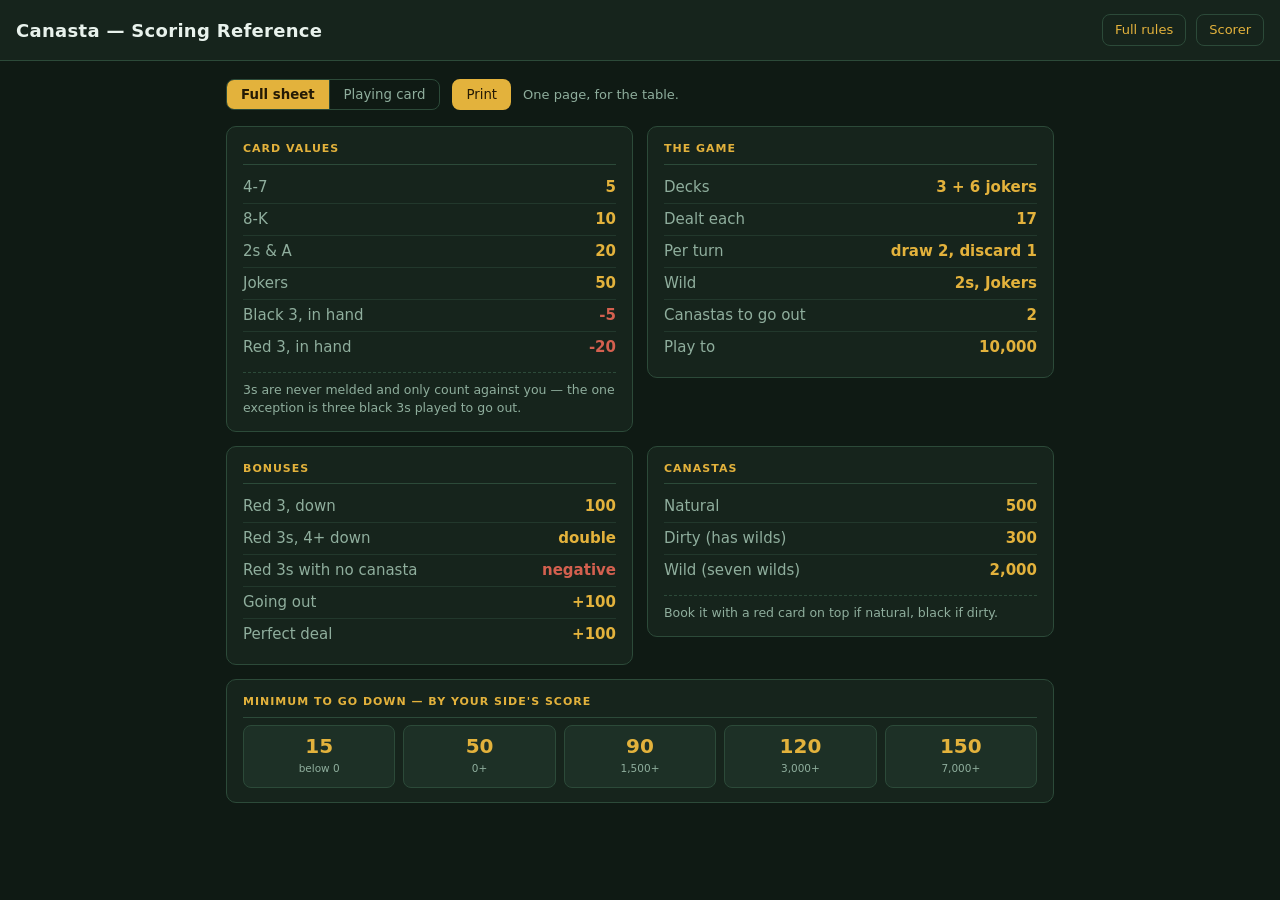
==== reference.html @ eb910c2e "Rework the sheet's screen layout; centre the card Sheet: the auto-fit grid gave three columns for fo" ====
<!doctype html>
<html lang="en">
<head>
<meta charset="utf-8">
<meta name="viewport" content="width=device-width,initial-scale=1">
<title>Canasta Scoring Reference</title>
<style>
  :root{
    --bg:#0f1a14; --panel:#16241c; --panel2:#1d3026; --line:#2c4a39;
    --ink:#e8f2ec; --dim:#8fae9d; --gold:#e3b23c; --red:#d4604f;
  }
  *{box-sizing:border-box}
  body{margin:0;background:var(--bg);color:var(--ink);
    font:15px/1.4 ui-sans-serif,system-ui,-apple-system,"Segoe UI",sans-serif;
    padding-bottom:50px}
  header{background:var(--panel);border-bottom:1px solid var(--line);padding:14px 16px;
    display:flex;align-items:center;gap:10px;flex-wrap:wrap}
  header h1{font-size:18px;margin:0;letter-spacing:.3px}
  header .sp{flex:1}
  header a{color:var(--gold);text-decoration:none;font-size:13px;
    border:1px solid var(--line);border-radius:8px;padding:6px 12px}
  header a:hover{border-color:var(--gold)}
  main{max-width:860px;margin:0 auto;padding:18px 16px}
  .toolbar{display:flex;align-items:center;gap:12px;flex-wrap:wrap;margin:0 0 16px}
  .seg{display:inline-flex;border:1px solid var(--line);border-radius:8px;overflow:hidden}
  .seg button{background:none;border:0;color:var(--dim);padding:7px 14px;
    font:13px/1 inherit;font-family:inherit;cursor:pointer}
  .seg button+button{border-left:1px solid var(--line)}
  .seg button.on{background:var(--gold);color:#241a05;font-weight:600}
  .seg button:not(.on):hover{color:var(--ink)}
  #print{background:var(--gold);color:#241a05;border:0;border-radius:8px;
    padding:8px 14px;font:600 13px/1 inherit;font-family:inherit;cursor:pointer}
  #print:hover{filter:brightness(1.1)}
  .cap{font-style:normal;color:var(--dim);font-size:13px}

  /* One switch drives both the screen and the printout */
  body.v-sheet .cardwrap,
  body.v-card  .sheetwrap{display:none}

  /* ---------- full sheet ---------- */
  /* Two columns on a laptop, so the four blocks pair off instead of leaving
     one stranded. align-items:start keeps a short block short rather than
     stretching it to match its neighbour. */
  .sheet{display:grid;gap:14px;align-items:start;
    grid-template-columns:repeat(auto-fit,minmax(330px,1fr))}
  .blk{background:var(--panel);border:1px solid var(--line);border-radius:10px;
    padding:14px 16px;break-inside:avoid}
  .blk h4{margin:0 0 7px;font-size:11px;text-transform:uppercase;letter-spacing:1px;
    color:var(--gold);font-weight:700;border-bottom:1px solid var(--line);
    padding-bottom:7px}
  .r{display:flex;gap:12px;align-items:baseline;padding:5px 0;font-size:15px}
  .r+.r{border-top:1px solid rgba(44,74,57,.55)}
  .r span{flex:1;color:var(--dim)}
  .r b{font-weight:600;font-variant-numeric:tabular-nums;white-space:nowrap;
    color:var(--gold)}
  .r.neg b{color:var(--red)}
  .wide{grid-column:1/-1}
  .note{font-size:12.5px;color:var(--dim);margin:9px 0 0;line-height:1.45;
    border-top:1px dashed var(--line);padding-top:8px}
  .lad{display:flex;gap:8px;flex-wrap:wrap}
  .lad div{flex:1;min-width:56px;text-align:center;background:var(--panel2);
    border:1px solid var(--line);border-radius:8px;padding:9px 4px}
  .lad div b{display:block;font-size:20px;color:var(--gold);
    font-variant-numeric:tabular-nums;line-height:1.1}
  .lad div span{font-size:10.5px;color:var(--dim)}
  .sheetfoot{display:none;font-size:9pt;color:#555;margin-top:10px}

  /* ---------- playing card: exactly 2.5in x 3.5in, screen and paper ---------- */
  .card{width:2.5in;height:3.5in;background:var(--panel);border:1px solid var(--line);
    border-radius:10pt;padding:7pt 8pt;overflow:hidden;
    font:6pt/1.3 ui-sans-serif,system-ui,-apple-system,"Segoe UI",sans-serif}
  .card h4{font-size:9pt;margin:0 0 3pt;color:var(--gold)}
  .card h4 small{float:right;font-size:5pt;color:var(--dim);font-weight:400;padding-top:3pt}
  .g{margin-top:4pt}
  .g b{display:block;font-size:5pt;text-transform:uppercase;letter-spacing:.6pt;
    color:var(--gold);border-bottom:.5pt solid var(--line);padding-bottom:1pt;
    margin-bottom:2pt;font-weight:700}
  .g p{margin:0 0 1.5pt}
  .g i{font-style:normal;color:var(--dim)}
  .g u{text-decoration:none;font-weight:700}
  .g .neg u{color:var(--red)}

  /* zoom (not transform) so the card still takes up its magnified size in
     layout - that is what lets margin:auto centre it. */
  @media screen{
    .card{zoom:2;margin:0 auto}
  }
  @media screen and (max-width:620px){
    .card{zoom:1.2}
  }

  @media print{
    @page{margin:12mm}
    body{background:#fff;color:#000;padding:0}
    header,.toolbar{display:none}
    main{max-width:none;padding:0}

    .sheet{gap:8px;grid-template-columns:1fr 1fr}
    .blk{background:#fff;border:1px solid #999;border-radius:0;padding:8px 10px}
    .blk h4{color:#000;border-bottom:1px solid #999;padding-bottom:3px}
    .r{padding:2px 0;font-size:10pt}
    .r span,.r b,.r.neg b{color:#000}
    .note{color:#444}
    .lad div{background:none;border:1px solid #999;border-radius:0}
    .lad div b{color:#000;font-size:12pt}
    .lad div span{color:#333}
    .sheetfoot{display:block}

    .card{background:#fff;color:#000;border:.5pt dashed #777;border-radius:0}
    .card h4{color:#000}
    .card h4 small{color:#444}
    .g b{color:#000;border-bottom:.5pt solid #999}
    .g i{color:#444}
    .g .neg u{color:#000}
  }
</style>
</head>
<body>
<header>
  <h1>Canasta &mdash; Scoring Reference</h1>
  <span class="sp"></span>
  <a href="rules.html">Full rules</a>
  <a href="index.html">Scorer</a>
</header>
<main>
  <div class="toolbar">
    <div class="seg">
      <button data-view="sheet">Full sheet</button>
      <button data-view="card">Playing card</button>
    </div>
    <button id="print">Print</button>
    <em class="cap"></em>
  </div>

  <section class="sheetwrap">
    <div class="sheet">
      <div class="blk"><h4>Card values</h4><div id="s-cards"></div>
        <p class="note">3s are never melded and only count against you &mdash; the
        one exception is three black 3s played to go out.</p></div>
      <div class="blk"><h4>The game</h4><div id="s-game"></div></div>
      <div class="blk"><h4>Bonuses</h4><div id="s-bonuses"></div></div>
      <div class="blk"><h4>Canastas</h4><div id="s-canastas"></div>
        <p class="note">Book it with a red card on top if natural, black if dirty.</p></div>
      <div class="blk wide"><h4>Minimum to go down &mdash; by your side's score</h4>
        <div class="lad" id="s-ladder"></div></div>
    </div>
    <p class="sheetfoot">Full rules: hersha.github.io/Canasta/rules.html</p>
  </section>

  <section class="cardwrap">
    <div class="stage">
      <div class="card">
        <h4>Canasta <small>house rules</small></h4>
        <div class="g"><b>Card points</b><div id="c-cards"></div></div>
        <div class="g"><b>Canastas</b><div id="c-canastas"></div></div>
        <div class="g"><b>Bonuses</b><div id="c-bonuses"></div></div>
        <div class="g"><b>Minimum to go down</b><div id="c-ladder"></div></div>
        <div class="g"><b>Game</b><div id="c-game"></div></div>
      </div>
    </div>
  </section>
</main>

<script src="rules.js"></script>
<script>
const el = id => document.getElementById(id);

/* ---------- sheet: label/value rows ---------- */
const rows = (id, data) => el(id).innerHTML = data.map(r =>
  '<div class="r' + (r[2] ? ' neg' : '') + '"><span>' + r[0] +
  '</span><b>' + r[1] + '</b></div>').join('');

rows('s-cards', CARD_VALUES.map(c => [c.short, c.v]).concat([
  ['Black 3, in hand', '-' + SCORE.blackThree, true],
  ['Red 3, in hand',   '-' + SCORE.red3InHand, true]
]));
rows('s-canastas', [
  ['Natural',            money(SCORE.natural)],
  ['Dirty (has wilds)',  money(SCORE.dirty)],
  ['Wild (seven wilds)', money(SCORE.wild)]
]);
rows('s-bonuses', [
  ['Red 3, down',                              SCORE.red3],
  ['Red 3s, ' + SCORE.red3DoubleAt + '+ down', 'double'],
  ['Red 3s with no canasta',                   'negative', true],
  ['Going out',                                '+' + SCORE.goOut],
  ['Perfect deal',                             '+' + SCORE.perfectCut]
]);
rows('s-game', [
  ['Decks',              DEAL.decks + ' + ' + DEAL.jokers + ' jokers'],
  ['Dealt each',         DEAL.hand],
  ['Per turn',           'draw ' + DEAL.draw + ', discard 1'],
  ['Wild',               '2s, Jokers'],
  ['Canastas to go out', DEAL.canastasToGoOut],
  ['Play to',            money(TARGET_DEFAULT)]
]);
el('s-ladder').innerHTML = meldLadder().map(s =>
  '<div><b>' + s.need + '</b><span>' + s.at + '</span></div>').join('');

/* ---------- card: same numbers, run inline to fit 2.5x3.5in ---------- */
const dot = xs => xs.join(' <i>&middot;</i> ');
const v   = (label, val) => label + ' <u>' + val + '</u>';

el('c-cards').innerHTML =
  '<p>' + dot(CARD_VALUES.map(c => v(c.short, c.v))) + '</p>' +
  '<p class="neg">' + dot([v('blk 3', '&minus;' + SCORE.blackThree),
                           v('red 3 in hand', '&minus;' + SCORE.red3InHand)]) +
  ' <i>(never melded)</i></p>';

el('c-canastas').innerHTML = '<p>' + dot([
  v('natural', money(SCORE.natural)),
  v('dirty',   money(SCORE.dirty)),
  v('wild',    money(SCORE.wild))]) + '</p>';

el('c-bonuses').innerHTML =
  '<p>' + dot([v('red 3 down', SCORE.red3),
               v(SCORE.red3DoubleAt + '+ red 3s', 'x2')]) +
  ' <i>&middot; no canasta &rarr; negative</i></p>' +
  '<p>' + dot([v('going out', '+' + SCORE.goOut),
               v('perfect deal', '+' + SCORE.perfectCut)]) + '</p>';

el('c-ladder').innerHTML = '<p>' + dot(meldLadder().map(s => v(s.at, s.need))) + '</p>';

el('c-game').innerHTML =
  '<p>' + dot([v('decks', DEAL.decks + '+' + DEAL.jokers + ' jkr'),
               v('dealt', DEAL.hand),
               v('turn', 'draw ' + DEAL.draw + ', disc 1')]) + '</p>' +
  '<p>' + dot([v('wild', '2s, Jkr'),
               v('to go out', DEAL.canastasToGoOut + ' canastas'),
               v('play to', money(TARGET_DEFAULT))]) + '</p>';

/* The toggle sets a body class that hides the other layout in every medium,
   so Print - and a plain Ctrl+P - gets whatever is on screen. */
const CAPTION = {
  sheet: 'One page, for the table.',
  card:  'Actual size, 2.5 &times; 3.5in. Prints with a dashed cut line — trim it and it sits in the card box.'
};

function show(view){
  document.body.className = 'v-' + view;
  document.querySelectorAll('[data-view]').forEach(b =>
    b.classList.toggle('on', b.dataset.view === view));
  document.querySelector('.cap').innerHTML = CAPTION[view];
  try { localStorage.setItem('canasta.ref', view); } catch (e) {}
}

document.querySelectorAll('[data-view]').forEach(b =>
  b.onclick = () => show(b.dataset.view));
el('print').onclick = () => window.print();

let start = 'sheet';
try { if (localStorage.getItem('canasta.ref') === 'card') start = 'card'; } catch (e) {}
show(start);
</script>
</body>
</html>
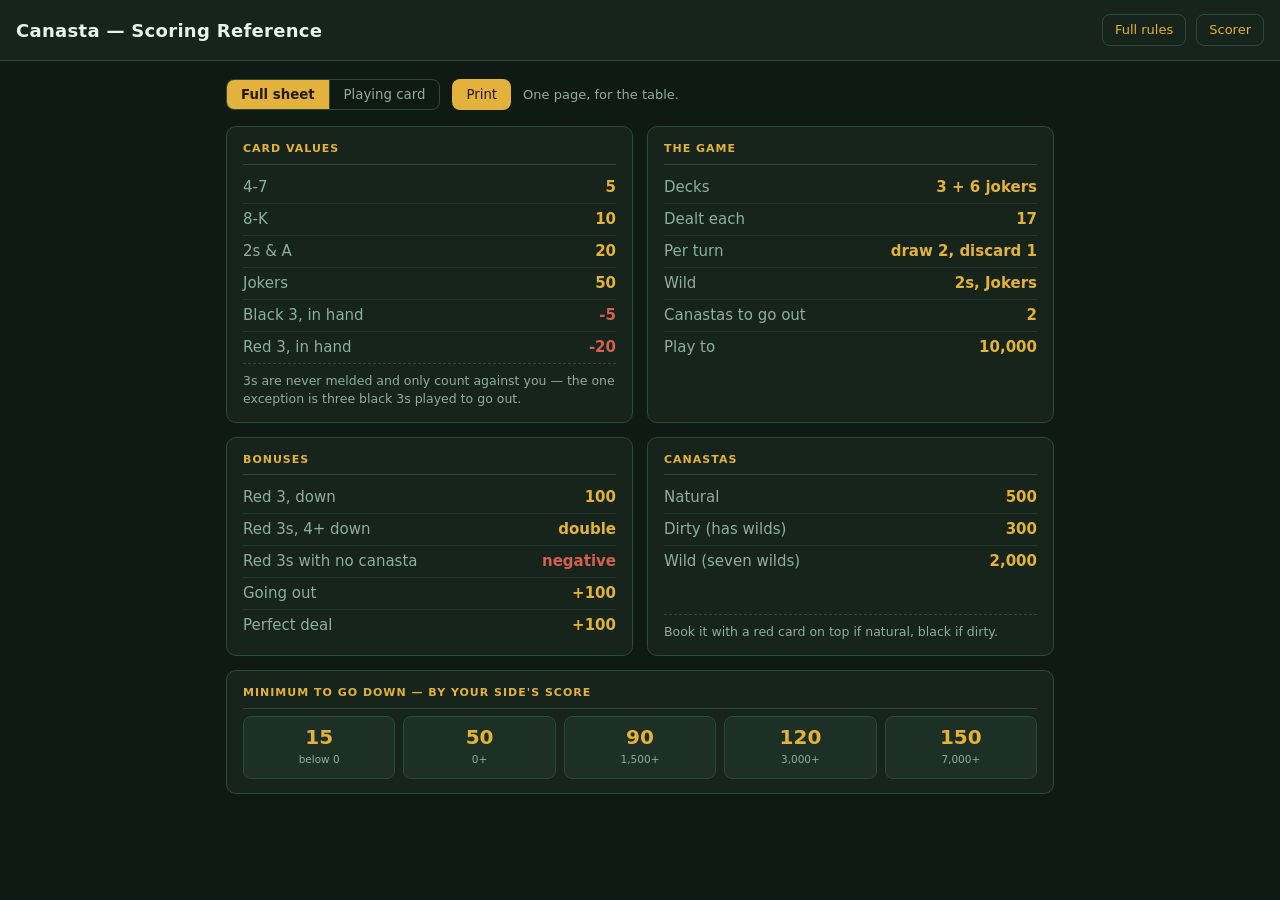
==== commit 8a614de5: "Equal-height sheet blocks; wider print margins - Blocks stretch to a matching height per row again. " ====
--- a/reference.html
+++ b/reference.html
@@ -39,12 +39,12 @@
 
   /* ---------- full sheet ---------- */
   /* Two columns on a laptop, so the four blocks pair off instead of leaving
-     one stranded. align-items:start keeps a short block short rather than
-     stretching it to match its neighbour. */
-  .sheet{display:grid;gap:14px;align-items:start;
+     one stranded, and they stretch to a matching height per row. The pairing
+     in the markup keeps that stretch small. */
+  .sheet{display:grid;gap:14px;
     grid-template-columns:repeat(auto-fit,minmax(330px,1fr))}
   .blk{background:var(--panel);border:1px solid var(--line);border-radius:10px;
-    padding:14px 16px;break-inside:avoid}
+    padding:14px 16px;break-inside:avoid;display:flex;flex-direction:column}
   .blk h4{margin:0 0 7px;font-size:11px;text-transform:uppercase;letter-spacing:1px;
     color:var(--gold);font-weight:700;border-bottom:1px solid var(--line);
     padding-bottom:7px}
@@ -55,8 +55,9 @@
     color:var(--gold)}
   .r.neg b{color:var(--red)}
   .wide{grid-column:1/-1}
-  .note{font-size:12.5px;color:var(--dim);margin:9px 0 0;line-height:1.45;
-    border-top:1px dashed var(--line);padding-top:8px}
+  /* margin-top:auto sits the note on the floor of a stretched block */
+  .note{font-size:12.5px;color:var(--dim);margin:14px 0 0;line-height:1.45;
+    border-top:1px dashed var(--line);padding-top:8px;margin-top:auto}
   .lad{display:flex;gap:8px;flex-wrap:wrap}
   .lad div{flex:1;min-width:56px;text-align:center;background:var(--panel2);
     border:1px solid var(--line);border-radius:8px;padding:9px 4px}
@@ -90,7 +91,7 @@
   }
 
   @media print{
-    @page{margin:12mm}
+    @page{margin:18mm}
     body{background:#fff;color:#000;padding:0}
     header,.toolbar{display:none}
     main{max-width:none;padding:0}
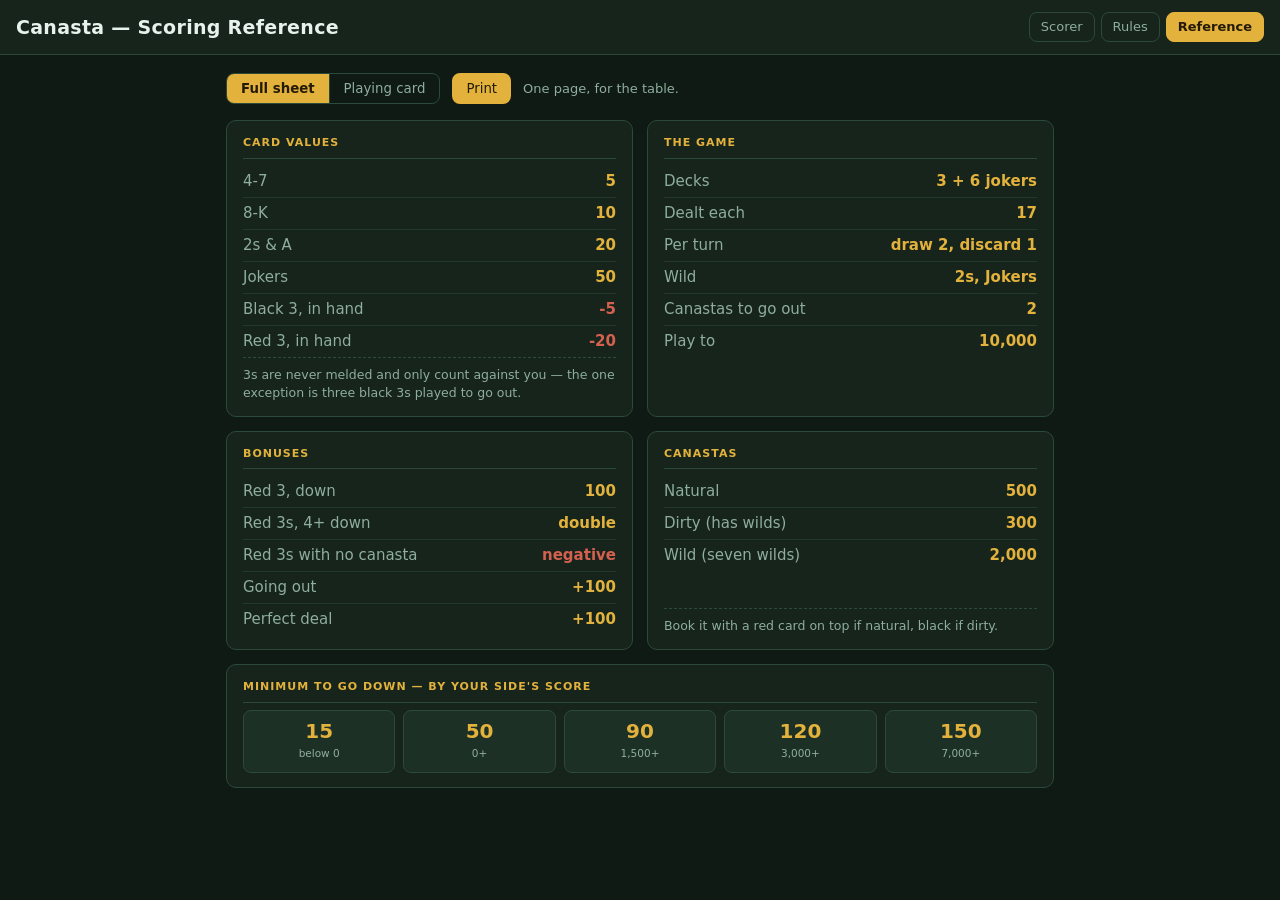
==== commit 2d163436: "One nav on every page, with the current page marked The three headers had different labels, differen" ====
--- a/reference.html
+++ b/reference.html
@@ -4,6 +4,7 @@
 <meta charset="utf-8">
 <meta name="viewport" content="width=device-width,initial-scale=1">
 <title>Canasta Scoring Reference</title>
+<link rel="stylesheet" href="nav.css">
 <style>
   :root{
     --bg:#0f1a14; --panel:#16241c; --panel2:#1d3026; --line:#2c4a39;
@@ -13,13 +14,6 @@
   body{margin:0;background:var(--bg);color:var(--ink);
     font:15px/1.4 ui-sans-serif,system-ui,-apple-system,"Segoe UI",sans-serif;
     padding-bottom:50px}
-  header{background:var(--panel);border-bottom:1px solid var(--line);padding:14px 16px;
-    display:flex;align-items:center;gap:10px;flex-wrap:wrap}
-  header h1{font-size:18px;margin:0;letter-spacing:.3px}
-  header .sp{flex:1}
-  header a{color:var(--gold);text-decoration:none;font-size:13px;
-    border:1px solid var(--line);border-radius:8px;padding:6px 12px}
-  header a:hover{border-color:var(--gold)}
   main{max-width:860px;margin:0 auto;padding:18px 16px}
   .toolbar{display:flex;align-items:center;gap:12px;flex-wrap:wrap;margin:0 0 16px}
   .seg{display:inline-flex;border:1px solid var(--line);border-radius:8px;overflow:hidden}
@@ -93,7 +87,13 @@
   @media print{
     @page{margin:18mm}
     body{background:#fff;color:#000;padding:0}
-    header,.toolbar{display:none}
+    .toolbar{display:none}
+    /* the sheet needs a title; the card carries its own, so drop it there */
+    header{position:static;display:block;background:none;border:0;padding:0;
+      margin:0 0 12pt}
+    header h1{color:#000;font-size:14pt}
+    header .sp,header nav{display:none}
+    body.v-card header{display:none}
     main{max-width:none;padding:0}
 
     .sheet{gap:8px;grid-template-columns:1fr 1fr}
@@ -120,8 +120,11 @@
 <header>
   <h1>Canasta &mdash; Scoring Reference</h1>
   <span class="sp"></span>
-  <a href="rules.html">Full rules</a>
-  <a href="index.html">Scorer</a>
+  <nav>
+    <a href="index.html">Scorer</a>
+    <a href="rules.html">Rules</a>
+    <a href="reference.html" aria-current="page">Reference</a>
+  </nav>
 </header>
 <main>
   <div class="toolbar">
--- a/nav.css
+++ b/nav.css
@@ -0,0 +1,22 @@
+/* Shared page chrome. Each page defines the palette in its own :root and
+   supplies its own <h1>; everything else about the header lives here so the
+   three pages cannot drift apart again. */
+
+header{background:var(--panel);border-bottom:1px solid var(--line);
+  padding:12px 16px;display:flex;align-items:center;gap:10px;flex-wrap:wrap;
+  position:sticky;top:0;z-index:5;
+  font-family:ui-sans-serif,system-ui,-apple-system,"Segoe UI",sans-serif}
+header h1{font-size:19px;margin:0;letter-spacing:.3px;font-family:inherit}
+header .sp{flex:1}
+
+header nav{display:flex;gap:6px;flex-wrap:wrap}
+header nav a{color:var(--dim);text-decoration:none;font-size:13px;
+  border:1px solid var(--line);border-radius:8px;padding:5px 11px;
+  white-space:nowrap}
+header nav a:hover{color:var(--ink);border-color:var(--gold)}
+header nav a[aria-current="page"]{background:var(--gold);color:#241a05;
+  border-color:var(--gold);font-weight:600;cursor:default}
+
+@media print{
+  header nav{display:none}
+}
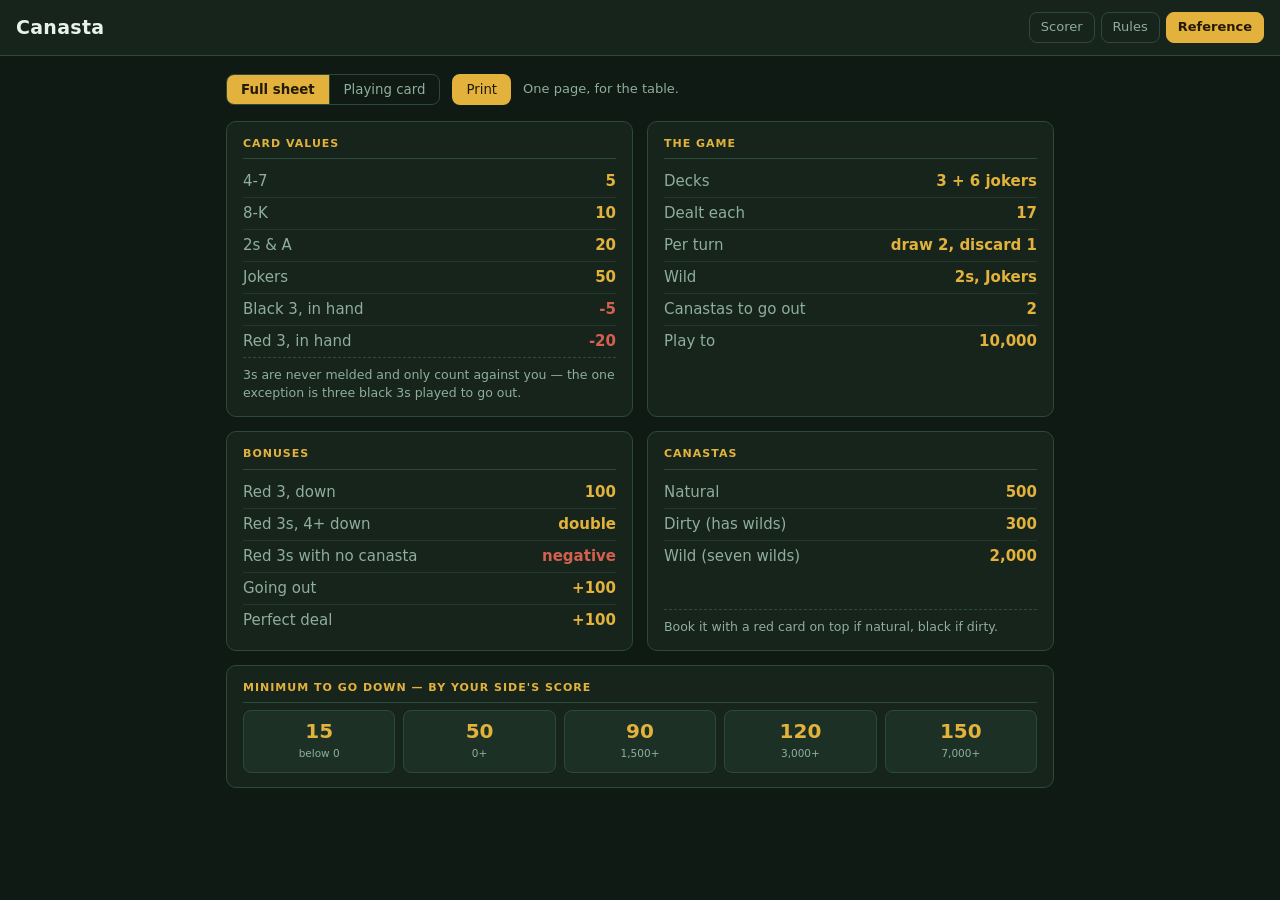
==== commit 40c5fb6e: "Make moving between Scorer, Rules and Reference seamless - One header everywhere: a single row at ev" ====
--- a/reference.html
+++ b/reference.html
@@ -4,6 +4,13 @@
 <meta charset="utf-8">
 <meta name="viewport" content="width=device-width,initial-scale=1">
 <title>Canasta Scoring Reference</title>
+<link rel="icon" href="favicon.svg" type="image/svg+xml">
+<link rel="apple-touch-icon" href="apple-touch-icon.png">
+<meta name="theme-color" content="#16241c">
+<meta name="apple-mobile-web-app-capable" content="yes">
+<meta name="mobile-web-app-capable" content="yes">
+<meta name="apple-mobile-web-app-status-bar-style" content="black">
+<meta name="apple-mobile-web-app-title" content="Canasta">
 <link rel="stylesheet" href="nav.css">
 <style>
   :root{
@@ -36,7 +43,7 @@
      one stranded, and they stretch to a matching height per row. The pairing
      in the markup keeps that stretch small. */
   .sheet{display:grid;gap:14px;
-    grid-template-columns:repeat(auto-fit,minmax(330px,1fr))}
+    grid-template-columns:repeat(auto-fit,minmax(min(330px,100%),1fr))}
   .blk{background:var(--panel);border:1px solid var(--line);border-radius:10px;
     padding:14px 16px;break-inside:avoid;display:flex;flex-direction:column}
   .blk h4{margin:0 0 7px;font-size:11px;text-transform:uppercase;letter-spacing:1px;
@@ -61,19 +68,29 @@
   .sheetfoot{display:none;font-size:9pt;color:#555;margin-top:10px}
 
   /* ---------- playing card: exactly 2.5in x 3.5in, screen and paper ---------- */
+  /* sections spread over the full height: whatever space the content leaves
+     goes between them, so the card never ends in a blank band */
   .card{width:2.5in;height:3.5in;background:var(--panel);border:1px solid var(--line);
-    border-radius:10pt;padding:7pt 8pt;overflow:hidden;
-    font:6pt/1.3 ui-sans-serif,system-ui,-apple-system,"Segoe UI",sans-serif}
-  .card h4{font-size:9pt;margin:0 0 3pt;color:var(--gold)}
-  .card h4 small{float:right;font-size:5pt;color:var(--dim);font-weight:400;padding-top:3pt}
-  .g{margin-top:4pt}
-  .g b{display:block;font-size:5pt;text-transform:uppercase;letter-spacing:.6pt;
+    border-radius:10pt;padding:7pt 8pt 8pt;overflow:hidden;
+    display:flex;flex-direction:column;justify-content:space-between;
+    font:6.8pt/1.3 ui-sans-serif,system-ui,-apple-system,"Segoe UI",sans-serif}
+  .card h4{font-size:10.5pt;margin:0;color:var(--gold);line-height:1}
+  .card h4 small{float:right;font-size:5.5pt;color:var(--dim);font-weight:400;padding-top:3pt}
+  .g b{display:block;font-size:5.5pt;text-transform:uppercase;letter-spacing:.6pt;
     color:var(--gold);border-bottom:.5pt solid var(--line);padding-bottom:1pt;
-    margin-bottom:2pt;font-weight:700}
-  .g p{margin:0 0 1.5pt}
+    margin-bottom:2.5pt;font-weight:700}
+  .g p{margin:0 0 1pt}
+  .g p:last-child{margin-bottom:0}
   .g i{font-style:normal;color:var(--dim)}
   .g u{text-decoration:none;font-weight:700}
   .g .neg u{color:var(--red)}
+  /* the numbers players look up most get tiles, value over label */
+  .tiles{display:flex;gap:2.5pt;margin-bottom:2pt}
+  .tiles:last-child{margin-bottom:0}
+  .tiles div{flex:1;min-width:0;text-align:center;background:var(--panel2);
+    border:.5pt solid var(--line);border-radius:3pt;padding:2pt 1pt 1.5pt}
+  .tiles u{display:block;font-size:10pt;line-height:1.1;color:var(--gold)}
+  .tiles span{display:block;font-size:5.3pt;color:var(--dim);white-space:nowrap}
 
   /* zoom (not transform) so the card still takes up its magnified size in
      layout - that is what lets margin:auto centre it. */
@@ -113,12 +130,15 @@
     .g b{color:#000;border-bottom:.5pt solid #999}
     .g i{color:#444}
     .g .neg u{color:#000}
+    .tiles div{background:none;border:.5pt solid #999}
+    .tiles u{color:#000}
+    .tiles span{color:#444}
   }
 </style>
 </head>
 <body>
 <header>
-  <h1>Canasta &mdash; Scoring Reference</h1>
+  <h1>Canasta<span class="pt"> &mdash; Scoring Reference</span></h1>
   <span class="sp"></span>
   <nav>
     <a href="index.html">Scorer</a>
@@ -205,33 +225,36 @@
 const dot = xs => xs.join(' <i>&middot;</i> ');
 const v   = (label, val) => label + ' <u>' + val + '</u>';
 
+const tiles = xs => '<div class="tiles">' + xs.map(t =>
+  '<div><u>' + t[1] + '</u><span>' + t[0] + '</span></div>').join('') + '</div>';
+
 el('c-cards').innerHTML =
-  '<p>' + dot(CARD_VALUES.map(c => v(c.short, c.v))) + '</p>' +
-  '<p class="neg">' + dot([v('blk 3', '&minus;' + SCORE.blackThree),
+  tiles(CARD_VALUES.map(c => [c.short, c.v])) +
+  '<p class="neg">' + dot([v('black 3', '&minus;' + SCORE.blackThree),
                            v('red 3 in hand', '&minus;' + SCORE.red3InHand)]) +
   ' <i>(never melded)</i></p>';
 
-el('c-canastas').innerHTML = '<p>' + dot([
-  v('natural', money(SCORE.natural)),
-  v('dirty',   money(SCORE.dirty)),
-  v('wild',    money(SCORE.wild))]) + '</p>';
+el('c-canastas').innerHTML = tiles([
+  ['natural', money(SCORE.natural)],
+  ['dirty',   money(SCORE.dirty)],
+  ['wild',    money(SCORE.wild)]]);
 
 el('c-bonuses').innerHTML =
-  '<p>' + dot([v('red 3 down', SCORE.red3),
-               v(SCORE.red3DoubleAt + '+ red 3s', 'x2')]) +
-  ' <i>&middot; no canasta &rarr; negative</i></p>' +
+  '<p>' + dot([v('red 3 down', SCORE.red3 + ' each'),
+               v(SCORE.red3DoubleAt + '+ red 3s', 'x2')]) + '</p>' +
+  '<p class="neg">' + v('no canasta', 'red 3s count negative') + '</p>' +
   '<p>' + dot([v('going out', '+' + SCORE.goOut),
                v('perfect deal', '+' + SCORE.perfectCut)]) + '</p>';
 
-el('c-ladder').innerHTML = '<p>' + dot(meldLadder().map(s => v(s.at, s.need))) + '</p>';
+el('c-ladder').innerHTML = tiles(meldLadder().map(s => [s.at, s.need]));
 
 el('c-game').innerHTML =
-  '<p>' + dot([v('decks', DEAL.decks + '+' + DEAL.jokers + ' jkr'),
+  '<p>' + dot([v('decks', DEAL.decks + ' + ' + DEAL.jokers + ' jokers'),
                v('dealt', DEAL.hand),
-               v('turn', 'draw ' + DEAL.draw + ', disc 1')]) + '</p>' +
-  '<p>' + dot([v('wild', '2s, Jkr'),
-               v('to go out', DEAL.canastasToGoOut + ' canastas'),
-               v('play to', money(TARGET_DEFAULT))]) + '</p>';
+               v('wild', '2s, Jokers')]) + '</p>' +
+  '<p>' + dot([v('each turn', 'draw ' + DEAL.draw + ', discard 1'),
+               v('to go out', DEAL.canastasToGoOut + ' canastas')]) + '</p>' +
+  '<p>' + v('play to', money(TARGET_DEFAULT)) + '</p>';
 
 /* The toggle sets a body class that hides the other layout in every medium,
    so Print - and a plain Ctrl+P - gets whatever is on screen. */
--- a/nav.css
+++ b/nav.css
@@ -2,14 +2,18 @@
    supplies its own <h1>; everything else about the header lives here so the
    three pages cannot drift apart again. */
 
+/* One row on every page and at every width, so moving between pages never
+   moves the nav. The page name only shows in print (.pt); on screen the
+   highlighted nav button already says where you are. */
 header{background:var(--panel);border-bottom:1px solid var(--line);
-  padding:12px 16px;display:flex;align-items:center;gap:10px;flex-wrap:wrap;
-  position:sticky;top:0;z-index:5;
+  padding:12px 16px;display:flex;align-items:center;gap:10px;flex-wrap:nowrap;
+  position:sticky;top:0;z-index:5;font-size:16px;line-height:1.45;
   font-family:ui-sans-serif,system-ui,-apple-system,"Segoe UI",sans-serif}
 header h1{font-size:19px;margin:0;letter-spacing:.3px;font-family:inherit}
 header .sp{flex:1}
+header .pt{display:none}
 
-header nav{display:flex;gap:6px;flex-wrap:wrap}
+header nav{display:flex;gap:6px;flex-wrap:nowrap}
 header nav a{color:var(--dim);text-decoration:none;font-size:13px;
   border:1px solid var(--line);border-radius:8px;padding:5px 11px;
   white-space:nowrap}
@@ -17,6 +21,24 @@
 header nav a[aria-current="page"]{background:var(--gold);color:#241a05;
   border-color:var(--gold);font-weight:600;cursor:default}
 
+@media (max-width:640px){
+  header{padding:8px 12px;gap:6px}
+  header h1{font-size:16px}
+  header nav{gap:4px}
+  header nav a{padding:4px 8px;font-size:12px}
+}
+/* the smallest phones: the title gives way so the nav keeps one row */
+@media (max-width:370px){
+  header h1{display:none}
+  header .sp{flex:1}
+}
+
+/* move between pages with a quick crossfade instead of a blank flash, where
+   the browser supports it; the header is named so it stays put */
+@view-transition{navigation:auto}
+header{view-transition-name:site-header}
+
 @media print{
   header nav{display:none}
+  header .pt{display:inline}
 }
